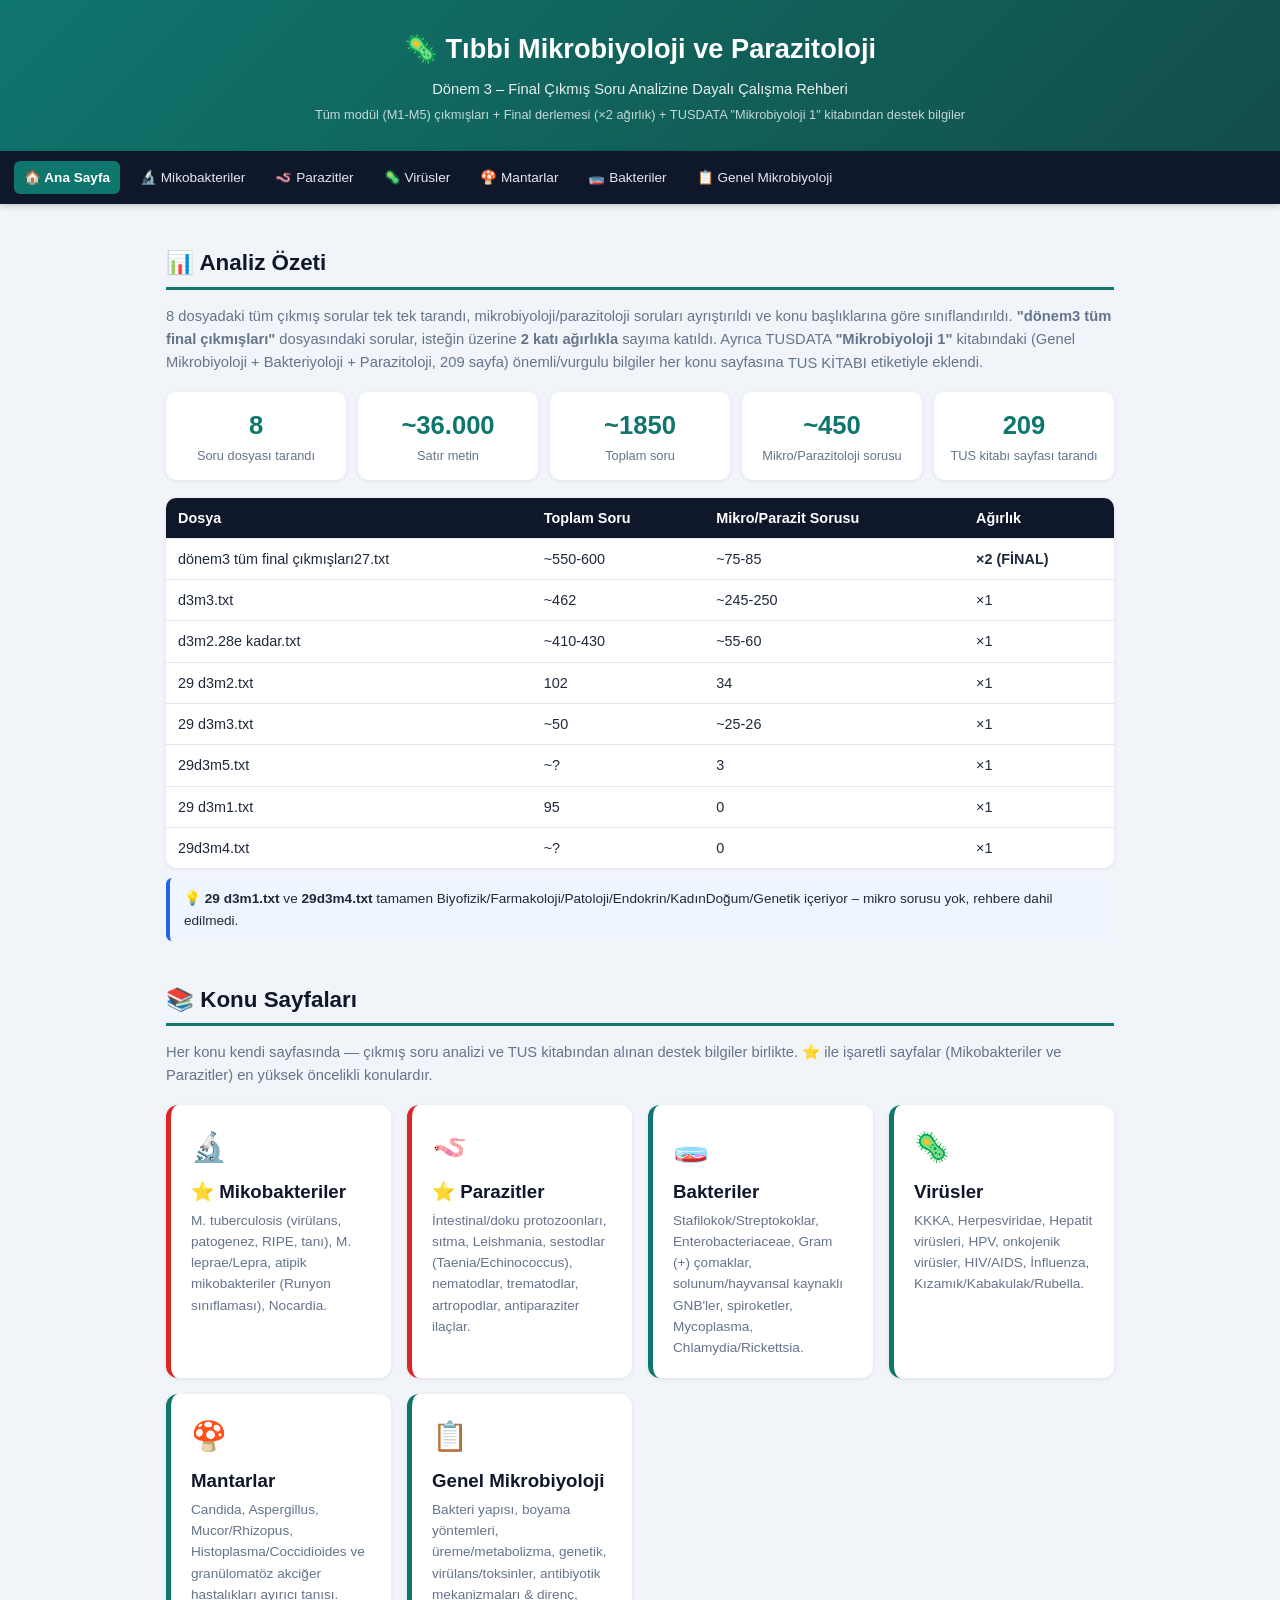
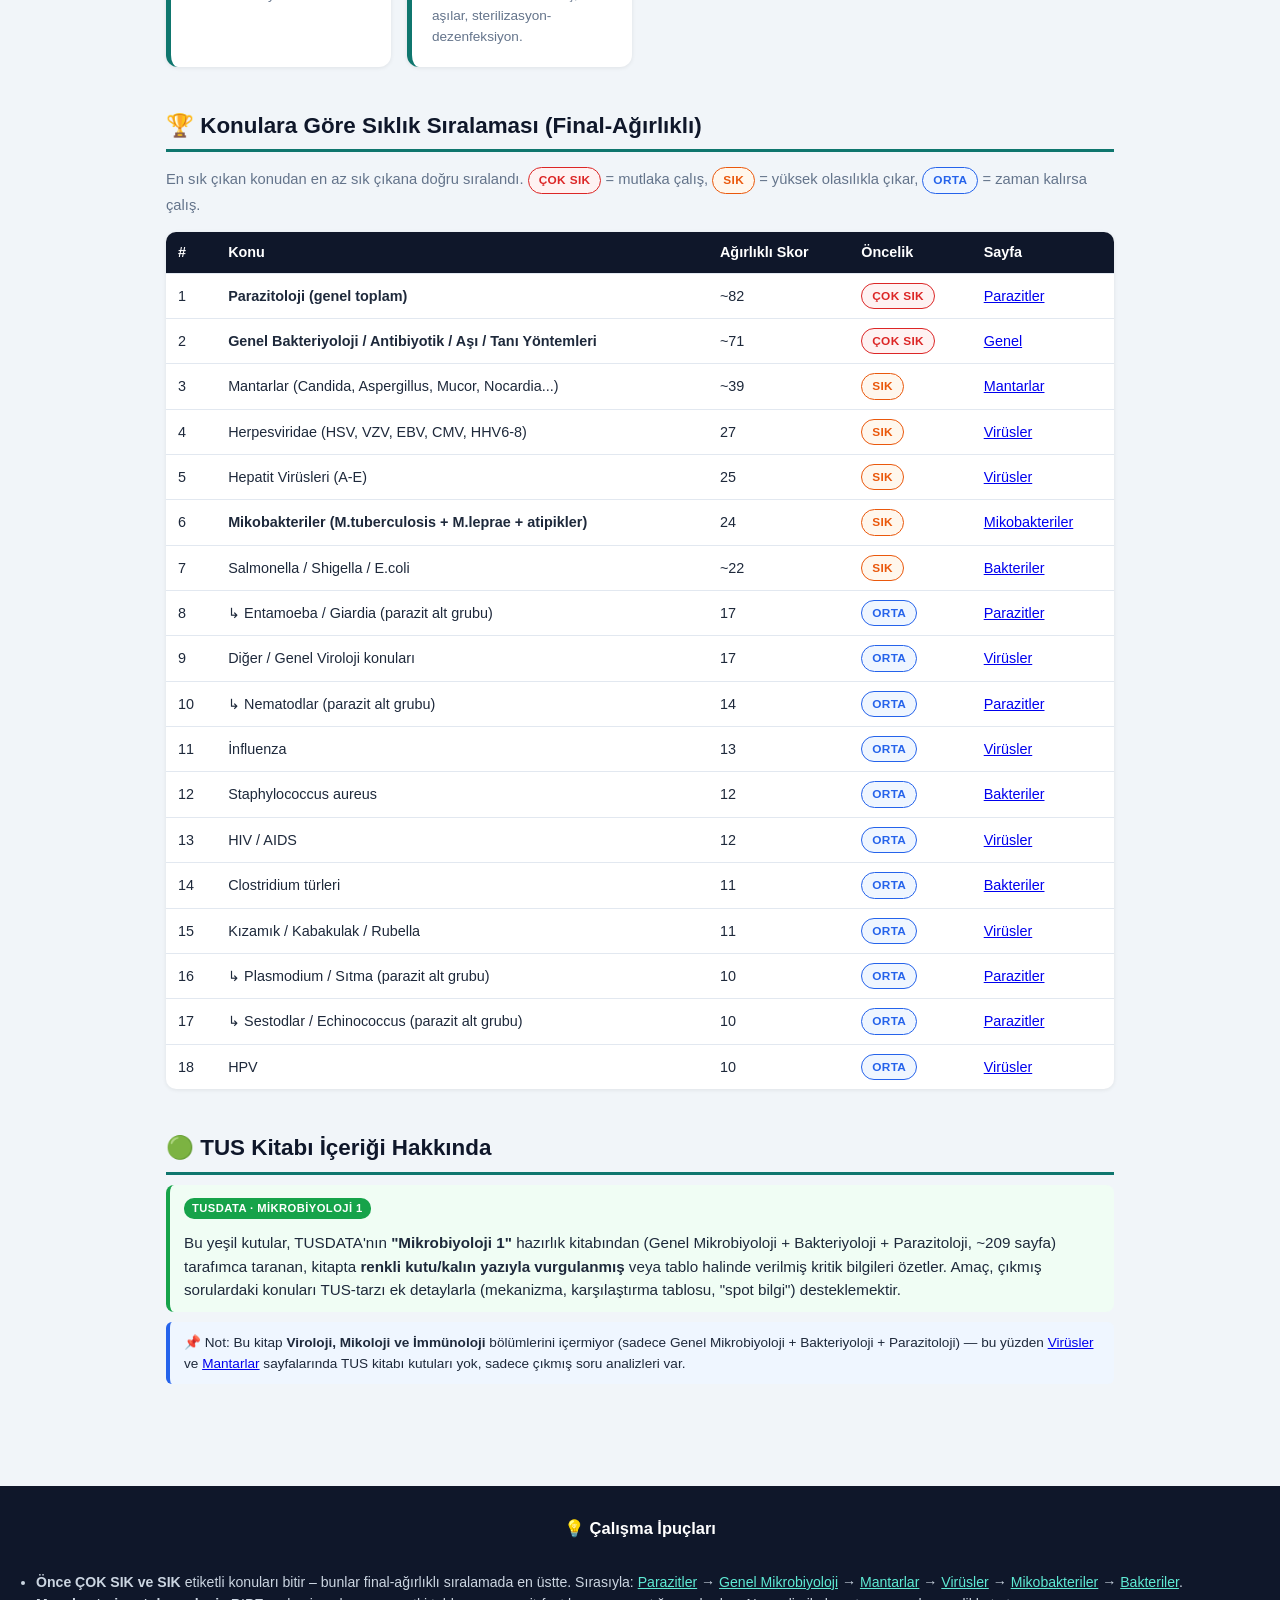
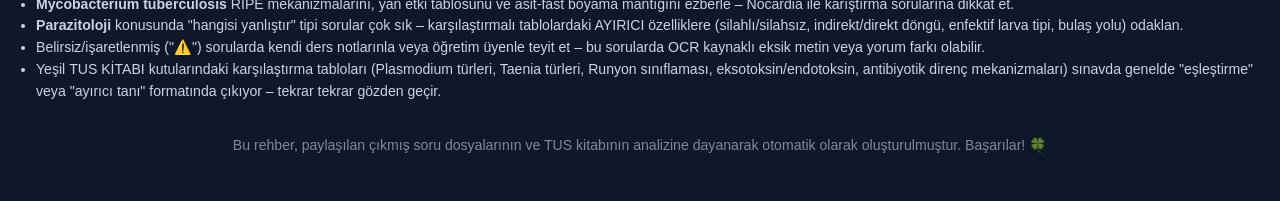
==== index.html @ 5b17fb5e "Mikrobiyoloji çalışma rehberi - ilk versiyon Final çıkmış sorulardan derlenen TUS mikrobiyoloji konu" ====
<!DOCTYPE html>
<html lang="tr">
<head>
<meta charset="UTF-8">
<meta name="viewport" content="width=device-width, initial-scale=1.0">
<title>Tıbbi Mikrobiyoloji ve Parazitoloji – D3 Final Çalışma Rehberi</title>
<link rel="stylesheet" href="style.css">
</head>
<body>

<header class="hero">
  <h1>🦠 Tıbbi Mikrobiyoloji ve Parazitoloji</h1>
  <p>Dönem 3 – Final Çıkmış Soru Analizine Dayalı Çalışma Rehberi</p>
  <p style="font-size:.8rem; opacity:.75;">Tüm modül (M1-M5) çıkmışları + Final derlemesi (×2 ağırlık) + TUSDATA "Mikrobiyoloji 1" kitabından destek bilgiler</p>
</header>

<nav class="toc">
  <a href="index.html" class="active">🏠 Ana Sayfa</a>
  <a href="mikobakteriler.html">🔬 Mikobakteriler</a>
  <a href="parazitler.html">🪱 Parazitler</a>
  <a href="virusler.html">🦠 Virüsler</a>
  <a href="mantarlar.html">🍄 Mantarlar</a>
  <a href="bakteriler.html">🧫 Bakteriler</a>
  <a href="genel.html">📋 Genel Mikrobiyoloji</a>
</nav>

<main>

<!-- ================= ÖZET ================= -->
<section id="ozet">
  <h2 class="section-title">📊 Analiz Özeti</h2>
  <p class="section-desc">8 dosyadaki tüm çıkmış sorular tek tek tarandı, mikrobiyoloji/parazitoloji soruları ayrıştırıldı ve konu başlıklarına göre sınıflandırıldı. <b>"dönem3 tüm final çıkmışları"</b> dosyasındaki sorular, isteğin üzerine <b>2 katı ağırlıkla</b> sayıma katıldı. Ayrıca TUSDATA <b>"Mikrobiyoloji 1"</b> kitabındaki (Genel Mikrobiyoloji + Bakteriyoloji + Parazitoloji, 209 sayfa) önemli/vurgulu bilgiler her konu sayfasına <span class="tus-tag" style="vertical-align:middle;">TUS KİTABI</span> etiketiyle eklendi.</p>
  <div class="stat-grid">
    <div class="stat-box"><div class="num">8</div><div class="label">Soru dosyası tarandı</div></div>
    <div class="stat-box"><div class="num">~36.000</div><div class="label">Satır metin</div></div>
    <div class="stat-box"><div class="num">~1850</div><div class="label">Toplam soru</div></div>
    <div class="stat-box"><div class="num">~450</div><div class="label">Mikro/Parazitoloji sorusu</div></div>
    <div class="stat-box"><div class="num">209</div><div class="label">TUS kitabı sayfası tarandı</div></div>
  </div>
  <table class="rank">
    <tr><th>Dosya</th><th>Toplam Soru</th><th>Mikro/Parazit Sorusu</th><th>Ağırlık</th></tr>
    <tr><td>dönem3 tüm final çıkmışları27.txt</td><td>~550-600</td><td>~75-85</td><td><b>×2 (FİNAL)</b></td></tr>
    <tr><td>d3m3.txt</td><td>~462</td><td>~245-250</td><td>×1</td></tr>
    <tr><td>d3m2.28e kadar.txt</td><td>~410-430</td><td>~55-60</td><td>×1</td></tr>
    <tr><td>29 d3m2.txt</td><td>102</td><td>34</td><td>×1</td></tr>
    <tr><td>29 d3m3.txt</td><td>~50</td><td>~25-26</td><td>×1</td></tr>
    <tr><td>29d3m5.txt</td><td>~?</td><td>3</td><td>×1</td></tr>
    <tr><td>29 d3m1.txt</td><td>95</td><td>0</td><td>×1</td></tr>
    <tr><td>29d3m4.txt</td><td>~?</td><td>0</td><td>×1</td></tr>
  </table>
  <div class="note">💡 <b>29 d3m1.txt</b> ve <b>29d3m4.txt</b> tamamen Biyofizik/Farmakoloji/Patoloji/Endokrin/KadınDoğum/Genetik içeriyor – mikro sorusu yok, rehbere dahil edilmedi.</div>
</section>

<!-- ================= KONU SAYFALARI ================= -->
<section id="konular">
  <h2 class="section-title">📚 Konu Sayfaları</h2>
  <p class="section-desc">Her konu kendi sayfasında — çıkmış soru analizi ve TUS kitabından alınan destek bilgiler birlikte. ⭐ ile işaretli sayfalar (Mikobakteriler ve Parazitler) en yüksek öncelikli konulardır.</p>
  <div class="cards-grid">
    <a class="nav-card" href="mikobakteriler.html" style="border-left-color:var(--cok-sik);">
      <div class="emoji">🔬</div>
      <h3>⭐ Mikobakteriler</h3>
      <p>M. tuberculosis (virülans, patogenez, RIPE, tanı), M. leprae/Lepra, atipik mikobakteriler (Runyon sınıflaması), Nocardia.</p>
    </a>
    <a class="nav-card" href="parazitler.html" style="border-left-color:var(--cok-sik);">
      <div class="emoji">🪱</div>
      <h3>⭐ Parazitler</h3>
      <p>İntestinal/doku protozoonları, sıtma, Leishmania, sestodlar (Taenia/Echinococcus), nematodlar, trematodlar, artropodlar, antiparaziter ilaçlar.</p>
    </a>
    <a class="nav-card" href="bakteriler.html">
      <div class="emoji">🧫</div>
      <h3>Bakteriler</h3>
      <p>Stafilokok/Streptokoklar, Enterobacteriaceae, Gram (+) çomaklar, solunum/hayvansal kaynaklı GNB'ler, spiroketler, Mycoplasma, Chlamydia/Rickettsia.</p>
    </a>
    <a class="nav-card" href="virusler.html">
      <div class="emoji">🦠</div>
      <h3>Virüsler</h3>
      <p>KKKA, Herpesviridae, Hepatit virüsleri, HPV, onkojenik virüsler, HIV/AIDS, İnfluenza, Kızamık/Kabakulak/Rubella.</p>
    </a>
    <a class="nav-card" href="mantarlar.html">
      <div class="emoji">🍄</div>
      <h3>Mantarlar</h3>
      <p>Candida, Aspergillus, Mucor/Rhizopus, Histoplasma/Coccidioides ve granülomatöz akciğer hastalıkları ayırıcı tanısı.</p>
    </a>
    <a class="nav-card" href="genel.html">
      <div class="emoji">📋</div>
      <h3>Genel Mikrobiyoloji</h3>
      <p>Bakteri yapısı, boyama yöntemleri, üreme/metabolizma, genetik, virülans/toksinler, antibiyotik mekanizmaları &amp; direnç, aşılar, sterilizasyon-dezenfeksiyon.</p>
    </a>
  </div>
</section>

<!-- ================= SIRALAMA ================= -->
<section id="siralama">
  <h2 class="section-title">🏆 Konulara Göre Sıklık Sıralaması (Final-Ağırlıklı)</h2>
  <p class="section-desc">En sık çıkan konudan en az sık çıkana doğru sıralandı. <span class="badge cok-sik">ÇOK SIK</span> = mutlaka çalış, <span class="badge sik">SIK</span> = yüksek olasılıkla çıkar, <span class="badge orta">ORTA</span> = zaman kalırsa çalış.</p>
  <table class="rank">
    <tr><th>#</th><th>Konu</th><th>Ağırlıklı Skor</th><th>Öncelik</th><th>Sayfa</th></tr>
    <tr><td>1</td><td><b>Parazitoloji (genel toplam)</b></td><td>~82</td><td><span class="badge cok-sik">ÇOK SIK</span></td><td><a href="parazitler.html">Parazitler</a></td></tr>
    <tr><td>2</td><td><b>Genel Bakteriyoloji / Antibiyotik / Aşı / Tanı Yöntemleri</b></td><td>~71</td><td><span class="badge cok-sik">ÇOK SIK</span></td><td><a href="genel.html">Genel</a></td></tr>
    <tr><td>3</td><td>Mantarlar (Candida, Aspergillus, Mucor, Nocardia...)</td><td>~39</td><td><span class="badge sik">SIK</span></td><td><a href="mantarlar.html">Mantarlar</a></td></tr>
    <tr><td>4</td><td>Herpesviridae (HSV, VZV, EBV, CMV, HHV6-8)</td><td>27</td><td><span class="badge sik">SIK</span></td><td><a href="virusler.html">Virüsler</a></td></tr>
    <tr><td>5</td><td>Hepatit Virüsleri (A-E)</td><td>25</td><td><span class="badge sik">SIK</span></td><td><a href="virusler.html">Virüsler</a></td></tr>
    <tr><td>6</td><td><b>Mikobakteriler (M.tuberculosis + M.leprae + atipikler)</b></td><td>24</td><td><span class="badge sik">SIK</span></td><td><a href="mikobakteriler.html">Mikobakteriler</a></td></tr>
    <tr><td>7</td><td>Salmonella / Shigella / E.coli</td><td>~22</td><td><span class="badge sik">SIK</span></td><td><a href="bakteriler.html">Bakteriler</a></td></tr>
    <tr><td>8</td><td>↳ Entamoeba / Giardia (parazit alt grubu)</td><td>17</td><td><span class="badge orta">ORTA</span></td><td><a href="parazitler.html">Parazitler</a></td></tr>
    <tr><td>9</td><td>Diğer / Genel Viroloji konuları</td><td>17</td><td><span class="badge orta">ORTA</span></td><td><a href="virusler.html">Virüsler</a></td></tr>
    <tr><td>10</td><td>↳ Nematodlar (parazit alt grubu)</td><td>14</td><td><span class="badge orta">ORTA</span></td><td><a href="parazitler.html">Parazitler</a></td></tr>
    <tr><td>11</td><td>İnfluenza</td><td>13</td><td><span class="badge orta">ORTA</span></td><td><a href="virusler.html">Virüsler</a></td></tr>
    <tr><td>12</td><td>Staphylococcus aureus</td><td>12</td><td><span class="badge orta">ORTA</span></td><td><a href="bakteriler.html">Bakteriler</a></td></tr>
    <tr><td>13</td><td>HIV / AIDS</td><td>12</td><td><span class="badge orta">ORTA</span></td><td><a href="virusler.html">Virüsler</a></td></tr>
    <tr><td>14</td><td>Clostridium türleri</td><td>11</td><td><span class="badge orta">ORTA</span></td><td><a href="bakteriler.html">Bakteriler</a></td></tr>
    <tr><td>15</td><td>Kızamık / Kabakulak / Rubella</td><td>11</td><td><span class="badge orta">ORTA</span></td><td><a href="virusler.html">Virüsler</a></td></tr>
    <tr><td>16</td><td>↳ Plasmodium / Sıtma (parazit alt grubu)</td><td>10</td><td><span class="badge orta">ORTA</span></td><td><a href="parazitler.html">Parazitler</a></td></tr>
    <tr><td>17</td><td>↳ Sestodlar / Echinococcus (parazit alt grubu)</td><td>10</td><td><span class="badge orta">ORTA</span></td><td><a href="parazitler.html">Parazitler</a></td></tr>
    <tr><td>18</td><td>HPV</td><td>10</td><td><span class="badge orta">ORTA</span></td><td><a href="virusler.html">Virüsler</a></td></tr>
  </table>
</section>

<!-- ================= TUS KİTABI HAKKINDA ================= -->
<section id="tus-kitabi">
  <h2 class="section-title">🟢 TUS Kitabı İçeriği Hakkında</h2>
  <div class="tus-box" style="font-size:.95rem;">
    <span class="tus-tag">TUSDATA · MİKROBİYOLOJİ 1</span>
    <p style="margin:6px 0 0;">Bu yeşil kutular, TUSDATA'nın <b>"Mikrobiyoloji 1"</b> hazırlık kitabından (Genel Mikrobiyoloji + Bakteriyoloji + Parazitoloji, ~209 sayfa) tarafımca taranan, kitapta <b>renkli kutu/kalın yazıyla vurgulanmış</b> veya tablo halinde verilmiş kritik bilgileri özetler. Amaç, çıkmış sorulardaki konuları TUS-tarzı ek detaylarla (mekanizma, karşılaştırma tablosu, "spot bilgi") desteklemektir.</p>
  </div>
  <div class="note">📌 Not: Bu kitap <b>Viroloji, Mikoloji ve İmmünoloji</b> bölümlerini içermiyor (sadece Genel Mikrobiyoloji + Bakteriyoloji + Parazitoloji) — bu yüzden <a href="virusler.html">Virüsler</a> ve <a href="mantarlar.html">Mantarlar</a> sayfalarında TUS kitabı kutuları yok, sadece çıkmış soru analizleri var.</div>
</section>

</main>

<footer>
  <h3>💡 Çalışma İpuçları</h3>
  <ul>
    <li><b>Önce ÇOK SIK ve SIK</b> etiketli konuları bitir – bunlar final-ağırlıklı sıralamada en üstte. Sırasıyla: <a href="parazitler.html" style="color:#5eead4;">Parazitler</a> → <a href="genel.html" style="color:#5eead4;">Genel Mikrobiyoloji</a> → <a href="mantarlar.html" style="color:#5eead4;">Mantarlar</a> → <a href="virusler.html" style="color:#5eead4;">Virüsler</a> → <a href="mikobakteriler.html" style="color:#5eead4;">Mikobakteriler</a> → <a href="bakteriler.html" style="color:#5eead4;">Bakteriler</a>.</li>
    <li><b>Mycobacterium tuberculosis</b> RIPE mekanizmalarını, yan etki tablosunu ve asit-fast boyama mantığını ezberle – Nocardia ile karıştırma sorularına dikkat et.</li>
    <li><b>Parazitoloji</b> konusunda "hangisi yanlıştır" tipi sorular çok sık – karşılaştırmalı tablolardaki AYIRICI özelliklere (silahlı/silahsız, indirekt/direkt döngü, enfektif larva tipi, bulaş yolu) odaklan.</li>
    <li>Belirsiz/işaretlenmiş ("⚠️") sorularda kendi ders notlarınla veya öğretim üyenle teyit et – bu sorularda OCR kaynaklı eksik metin veya yorum farkı olabilir.</li>
    <li>Yeşil <span class="tus-tag" style="vertical-align:middle;">TUS KİTABI</span> kutularındaki karşılaştırma tabloları (Plasmodium türleri, Taenia türleri, Runyon sınıflaması, eksotoksin/endotoksin, antibiyotik direnç mekanizmaları) sınavda genelde "eşleştirme" veya "ayırıcı tanı" formatında çıkıyor – tekrar tekrar gözden geçir.</li>
  </ul>
  <p style="margin-top:18px; opacity:.6;">Bu rehber, paylaşılan çıkmış soru dosyalarının ve TUS kitabının analizine dayanarak otomatik olarak oluşturulmuştur. Başarılar! 🍀</p>
</footer>

</body>
</html>
---- style.css ----
:root{
  --cok-sik:#dc2626; --cok-sik-bg:#fef2f2;
  --sik:#ea580c; --sik-bg:#fff7ed;
  --orta:#2563eb; --orta-bg:#eff6ff;
  --bg:#f1f5f9; --card:#ffffff; --text:#1e293b; --muted:#64748b;
  --accent:#0f766e;
}
*{box-sizing:border-box;}
body{
  margin:0; font-family:"Segoe UI",Tahoma,Geneva,Verdana,sans-serif;
  background:var(--bg); color:var(--text); line-height:1.55;
}
header.hero{
  background:linear-gradient(135deg,#0f766e,#134e4a);
  color:#fff; padding:28px 20px 22px; text-align:center;
}
header.hero h1{margin:0 0 8px; font-size:1.7rem;}
header.hero p{margin:4px 0; opacity:.9; font-size:.92rem;}
nav.toc{
  position:sticky; top:0; z-index:50; background:#0f172a; color:#fff;
  padding:10px 14px; display:flex; gap:10px; flex-wrap:wrap;
  font-size:.85rem; box-shadow:0 2px 6px rgba(0,0,0,.2);
}
nav.toc a{color:#e2e8f0; text-decoration:none; padding:6px 10px; border-radius:6px; white-space:nowrap;}
nav.toc a:hover{background:#1e293b; color:#5eead4;}
nav.toc a.active{background:var(--accent); color:#fff; font-weight:600;}
main{max-width:980px; margin:0 auto; padding:24px 16px 60px;}
section{margin-bottom:42px;}
h2.section-title{
  font-size:1.4rem; border-bottom:3px solid var(--accent); padding-bottom:6px;
  margin-bottom:6px; color:#0f172a;
}
.section-desc{color:var(--muted); font-size:.92rem; margin-bottom:16px;}
.stat-grid{
  display:grid; grid-template-columns:repeat(auto-fit,minmax(150px,1fr));
  gap:12px; margin:18px 0;
}
.stat-box{
  background:var(--card); border-radius:10px; padding:14px; text-align:center;
  box-shadow:0 1px 4px rgba(0,0,0,.08);
}
.stat-box .num{font-size:1.6rem; font-weight:700; color:var(--accent);}
.stat-box .label{font-size:.8rem; color:var(--muted);}
.badge{
  display:inline-block; padding:3px 10px; border-radius:20px; font-size:.74rem;
  font-weight:700; letter-spacing:.03em; white-space:nowrap;
}
.badge.cok-sik{background:var(--cok-sik-bg); color:var(--cok-sik); border:1px solid var(--cok-sik);}
.badge.sik{background:var(--sik-bg); color:var(--sik); border:1px solid var(--sik);}
.badge.orta{background:var(--orta-bg); color:var(--orta); border:1px solid var(--orta);}
table.rank{width:100%; border-collapse:collapse; background:var(--card); border-radius:10px; overflow:hidden; box-shadow:0 1px 4px rgba(0,0,0,.08);}
table.rank th, table.rank td{padding:9px 12px; text-align:left; border-bottom:1px solid #e2e8f0; font-size:.9rem;}
table.rank th{background:#0f172a; color:#fff; font-weight:600;}
table.rank tr:last-child td{border-bottom:none;}
table.rank tr:hover td{background:#f8fafc;}
.topic-card{
  background:var(--card); border-radius:12px; padding:18px 20px; margin-bottom:16px;
  box-shadow:0 1px 4px rgba(0,0,0,.08); border-left:5px solid var(--orta);
}
.topic-card.cok-sik-card{border-left-color:var(--cok-sik);}
.topic-card.sik-card{border-left-color:var(--sik);}
.topic-header{display:flex; justify-content:space-between; align-items:center; flex-wrap:wrap; gap:8px; margin-bottom:10px;}
.topic-header h3{margin:0; font-size:1.12rem; color:#0f172a;}
.topic-card h4{margin:14px 0 6px; font-size:.95rem; color:var(--accent);}
.topic-card ul{margin:4px 0 4px 18px; padding:0; font-size:.92rem;}
.topic-card li{margin-bottom:3px;}
.topic-card table.compare{width:100%; border-collapse:collapse; margin:8px 0; font-size:.88rem;}
.topic-card table.compare th, .topic-card table.compare td{border:1px solid #e2e8f0; padding:6px 8px; text-align:left;}
.topic-card table.compare th{background:#f1f5f9;}
details.q{
  background:#f8fafc; border:1px dashed #cbd5e1; border-radius:8px;
  margin-top:10px; padding:8px 12px; font-size:.88rem;
}
details.q summary{cursor:pointer; font-weight:600; color:#0f172a;}
details.q .qbody{margin-top:8px; white-space:pre-line;}
details.q .src{color:var(--muted); font-size:.78rem; margin-top:6px; font-style:italic;}
details.q .answer{margin-top:6px; padding:6px 10px; background:#ecfdf5; border-left:3px solid #16a34a; border-radius:4px;}
details.q .answer.unsure{background:#fefce8; border-left-color:#ca8a04;}
.highlight-box{
  background:linear-gradient(135deg,#fff7ed,#fef2f2); border:2px solid var(--cok-sik);
  border-radius:14px; padding:22px; margin-bottom:24px;
}
.highlight-box h3{margin-top:0; color:var(--cok-sik); font-size:1.25rem;}
.crown{font-size:1.4rem; vertical-align:middle;}
.ranklist{counter-reset:rank; list-style:none; padding:0; margin:0;}
.ranklist li{
  counter-increment:rank; background:var(--card); border-radius:10px; padding:12px 14px 12px 48px;
  margin-bottom:10px; position:relative; box-shadow:0 1px 4px rgba(0,0,0,.08);
}
.ranklist li::before{
  content:counter(rank); position:absolute; left:10px; top:50%; transform:translateY(-50%);
  width:28px; height:28px; border-radius:50%; background:var(--accent); color:#fff;
  display:flex; align-items:center; justify-content:center; font-weight:700; font-size:.9rem;
}
.ranklist b{color:#0f172a;}
.tus-box{
  background:#f0fdf4; border-left:4px solid #16a34a; border-radius:8px;
  padding:10px 14px; margin:10px 0; font-size:.88rem;
}
.tus-box .tus-tag{
  display:inline-block; background:#16a34a; color:#fff; font-size:.7rem; font-weight:700;
  padding:2px 8px; border-radius:10px; margin-bottom:6px; letter-spacing:.04em;
}
.cards-grid{
  display:grid; grid-template-columns:repeat(auto-fit,minmax(220px,1fr)); gap:16px; margin-top:18px;
}
.nav-card{
  background:var(--card); border-radius:12px; padding:20px; text-decoration:none; color:var(--text);
  box-shadow:0 1px 4px rgba(0,0,0,.08); border-left:5px solid var(--accent); transition:.15s;
  display:block;
}
.nav-card:hover{transform:translateY(-2px); box-shadow:0 4px 10px rgba(0,0,0,.12);}
.nav-card .emoji{font-size:1.8rem;}
.nav-card h3{margin:8px 0 4px; color:#0f172a;}
.nav-card p{margin:0; font-size:.85rem; color:var(--muted);}
footer{
  background:#0f172a; color:#cbd5e1; padding:30px 16px; text-align:center; font-size:.88rem;
}
footer h3{color:#fff; margin-top:0;}
footer ul{display:inline-block; text-align:left; padding-left:20px;}
.note{
  background:#eff6ff; border-left:4px solid var(--orta); padding:10px 14px; border-radius:6px;
  font-size:.85rem; margin:10px 0;
}
code{background:#f1f5f9; padding:1px 5px; border-radius:4px; font-size:.85em;}
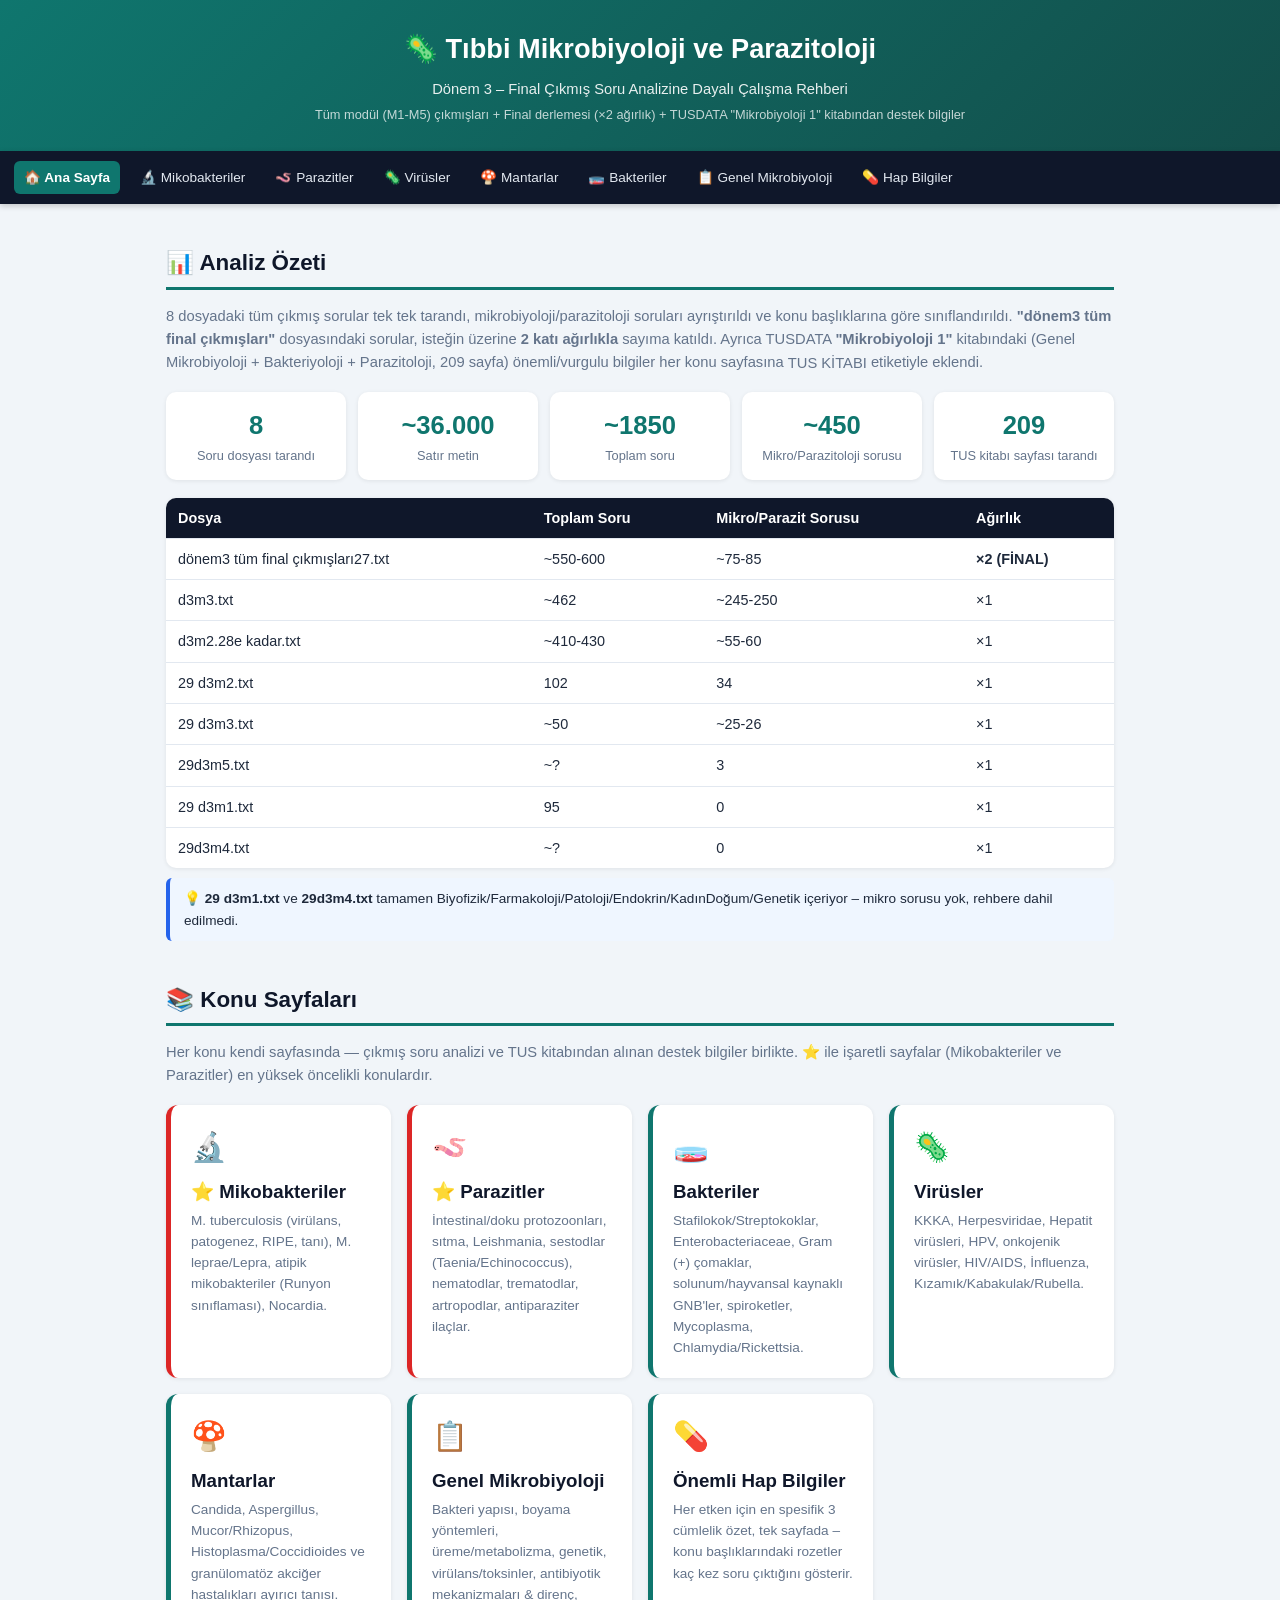
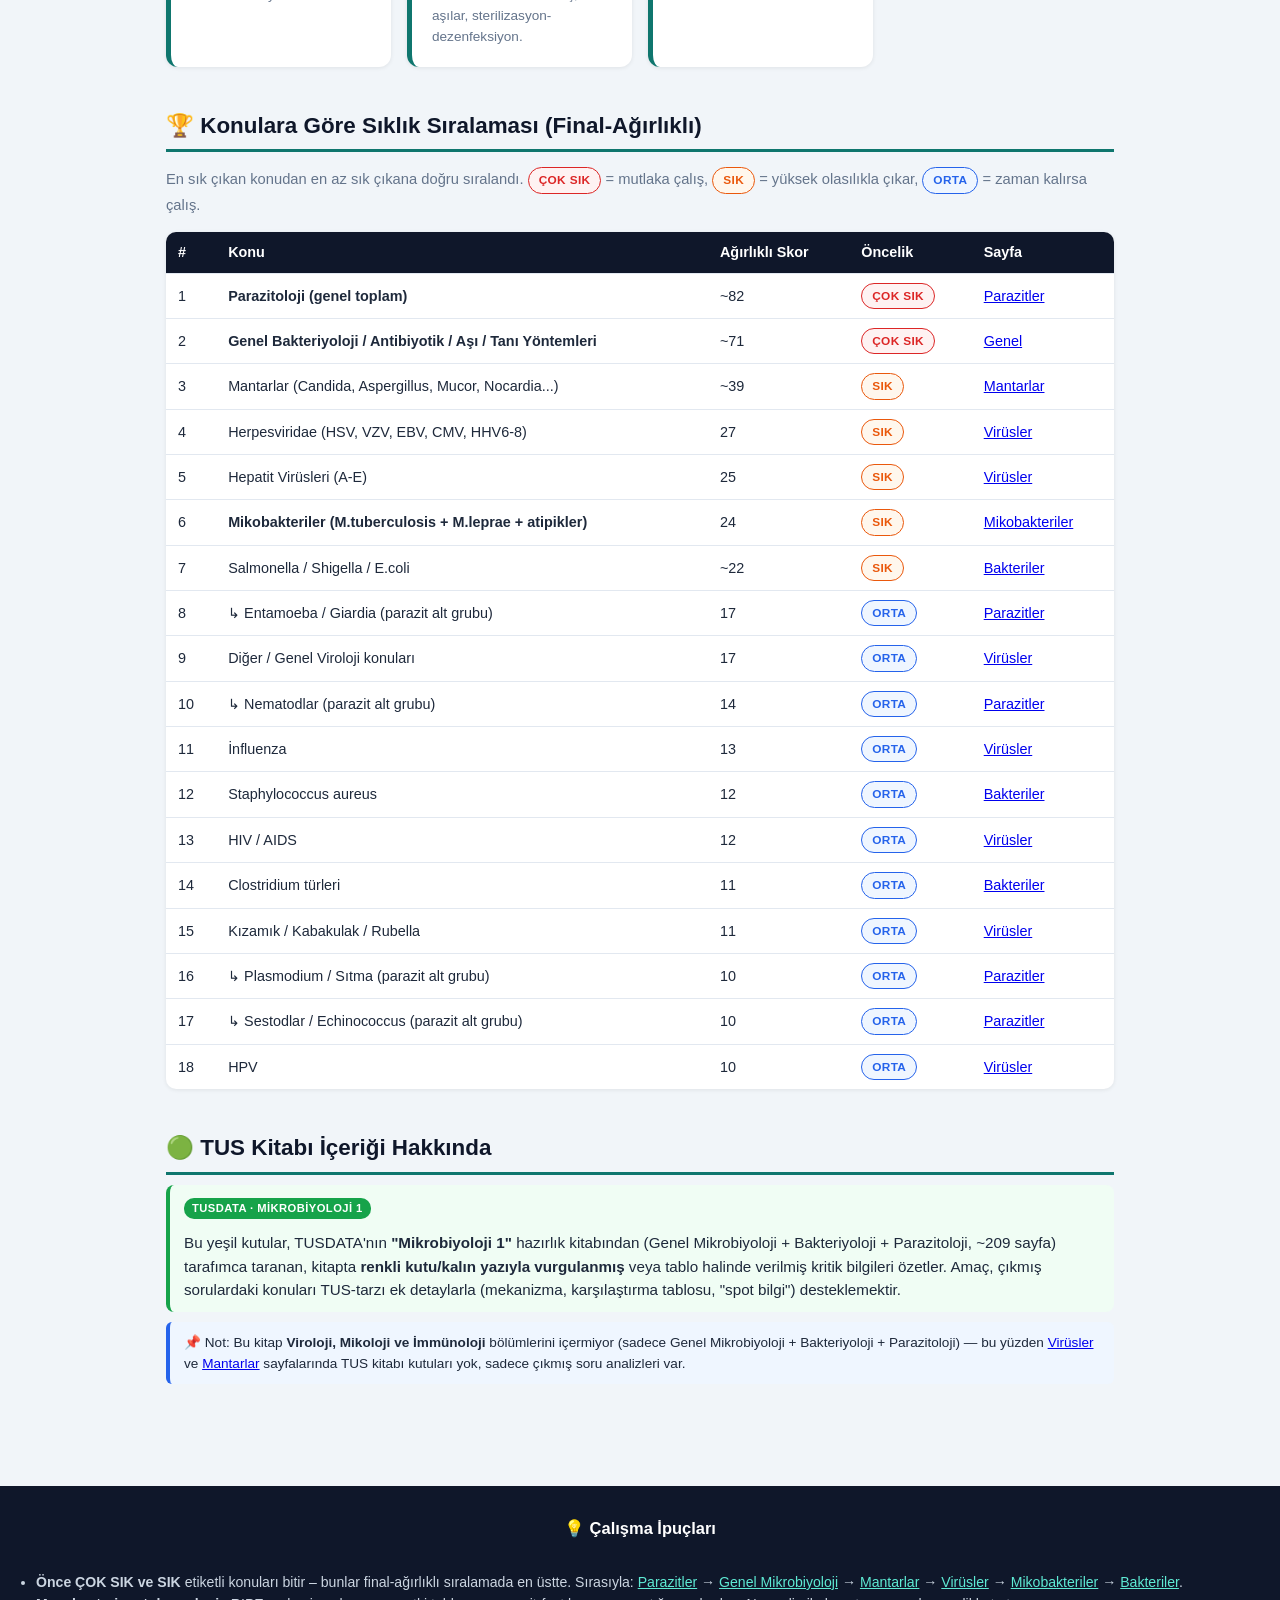
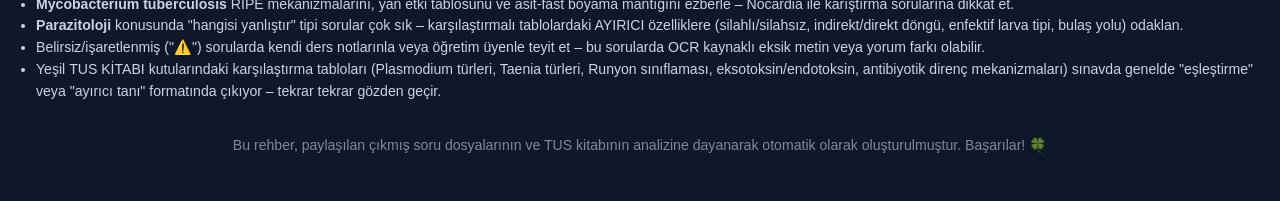
==== commit 5d762a70: "Onemli Hap Bilgiler sayfasi eklendi ve navigasyon guncellendi Tum organizmalar icin 3 cumlelik ozet " ====
--- a/index.html
+++ b/index.html
@@ -22,6 +22,7 @@
   <a href="mantarlar.html">🍄 Mantarlar</a>
   <a href="bakteriler.html">🧫 Bakteriler</a>
   <a href="genel.html">📋 Genel Mikrobiyoloji</a>
+  <a href="hapbilgiler.html">💊 Hap Bilgiler</a>
 </nav>
 
 <main>
@@ -86,6 +87,11 @@
       <h3>Genel Mikrobiyoloji</h3>
       <p>Bakteri yapısı, boyama yöntemleri, üreme/metabolizma, genetik, virülans/toksinler, antibiyotik mekanizmaları &amp; direnç, aşılar, sterilizasyon-dezenfeksiyon.</p>
     </a>
+    <a class="nav-card" href="hapbilgiler.html" style="border-left-color:var(--accent);">
+      <div class="emoji">💊</div>
+      <h3>Önemli Hap Bilgiler</h3>
+      <p>Her etken için en spesifik 3 cümlelik özet, tek sayfada – konu başlıklarındaki rozetler kaç kez soru çıktığını gösterir.</p>
+    </a>
   </div>
 </section>
 
--- a/style.css
+++ b/style.css
@@ -123,3 +123,9 @@
   font-size:.85rem; margin:10px 0;
 }
 code{background:#f1f5f9; padding:1px 5px; border-radius:4px; font-size:.85em;}
+.hap-item{
+  background:#f8fafc; border-left:3px solid var(--accent); border-radius:6px;
+  padding:8px 12px; margin:8px 0; font-size:.92rem;
+}
+.hap-item b{color:#0f172a;}
+.badge.zero{background:#f1f5f9; color:var(--muted); border:1px solid #cbd5e1;}
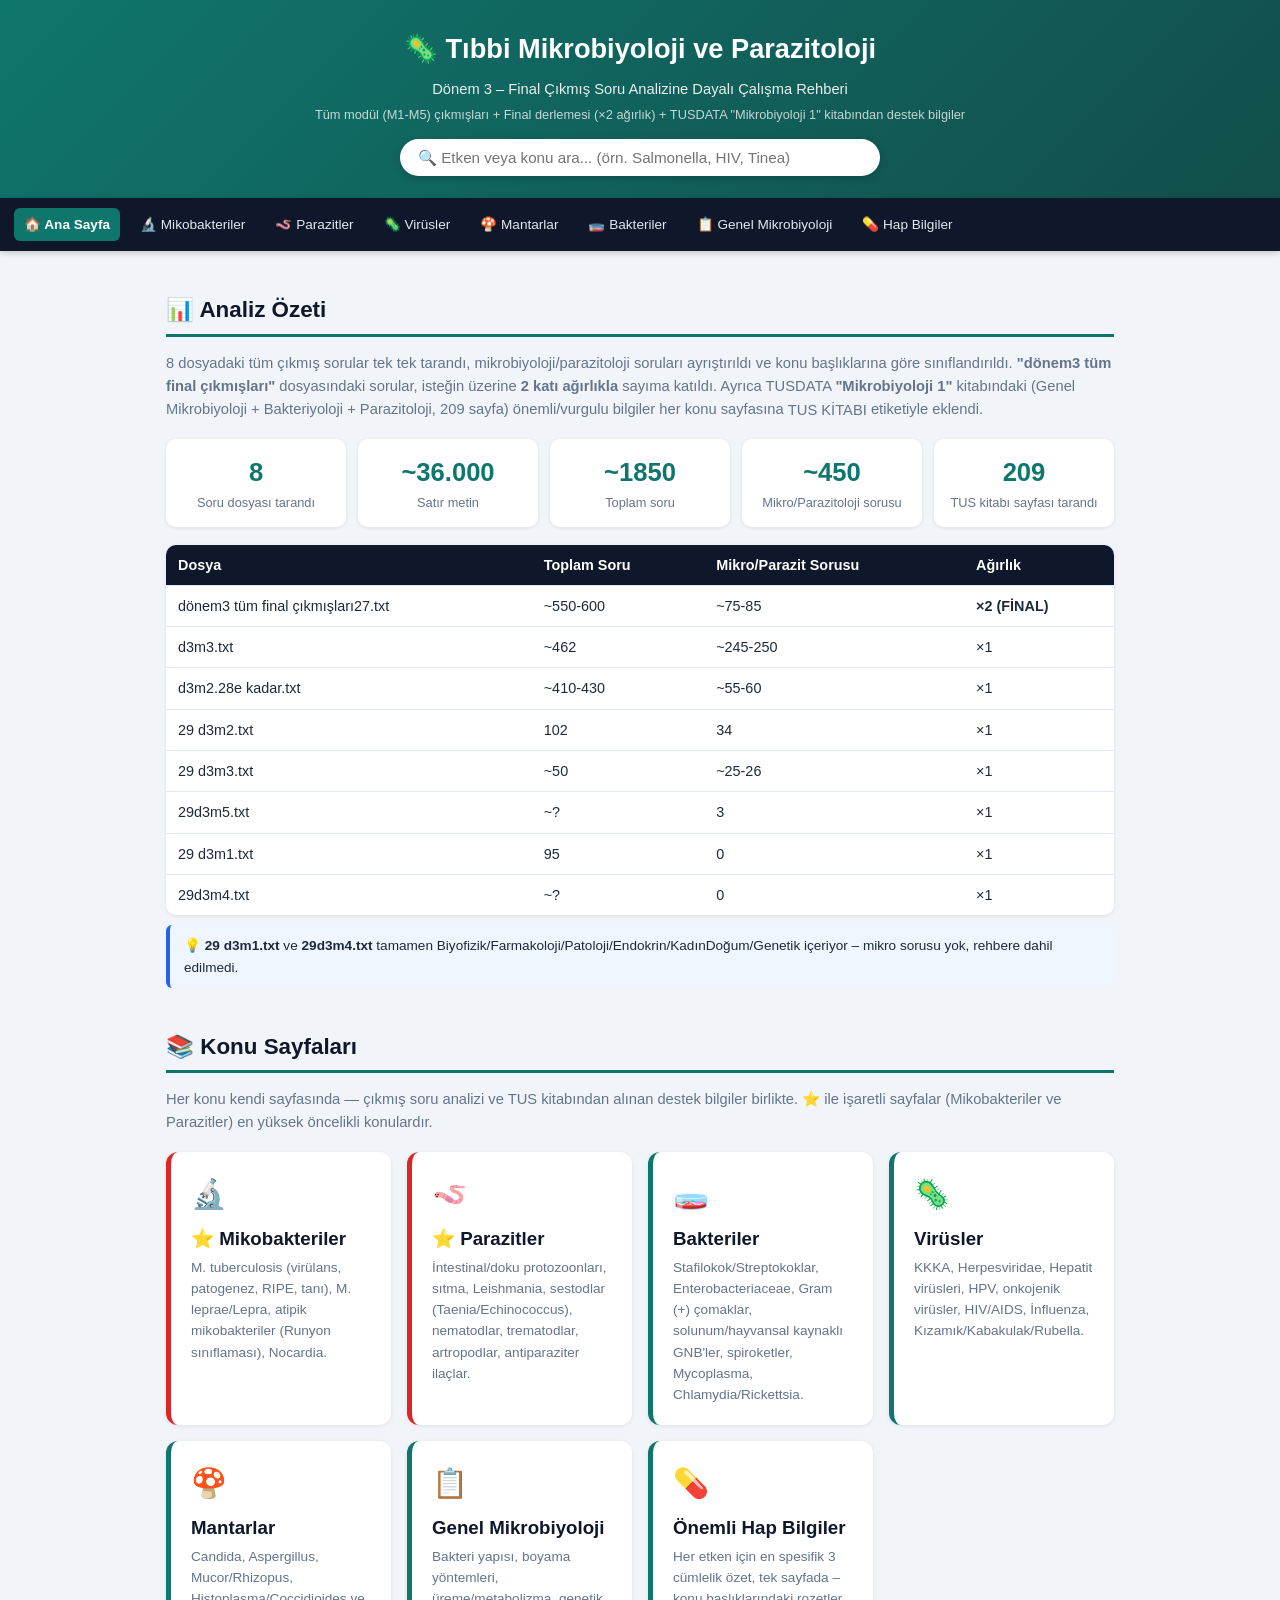
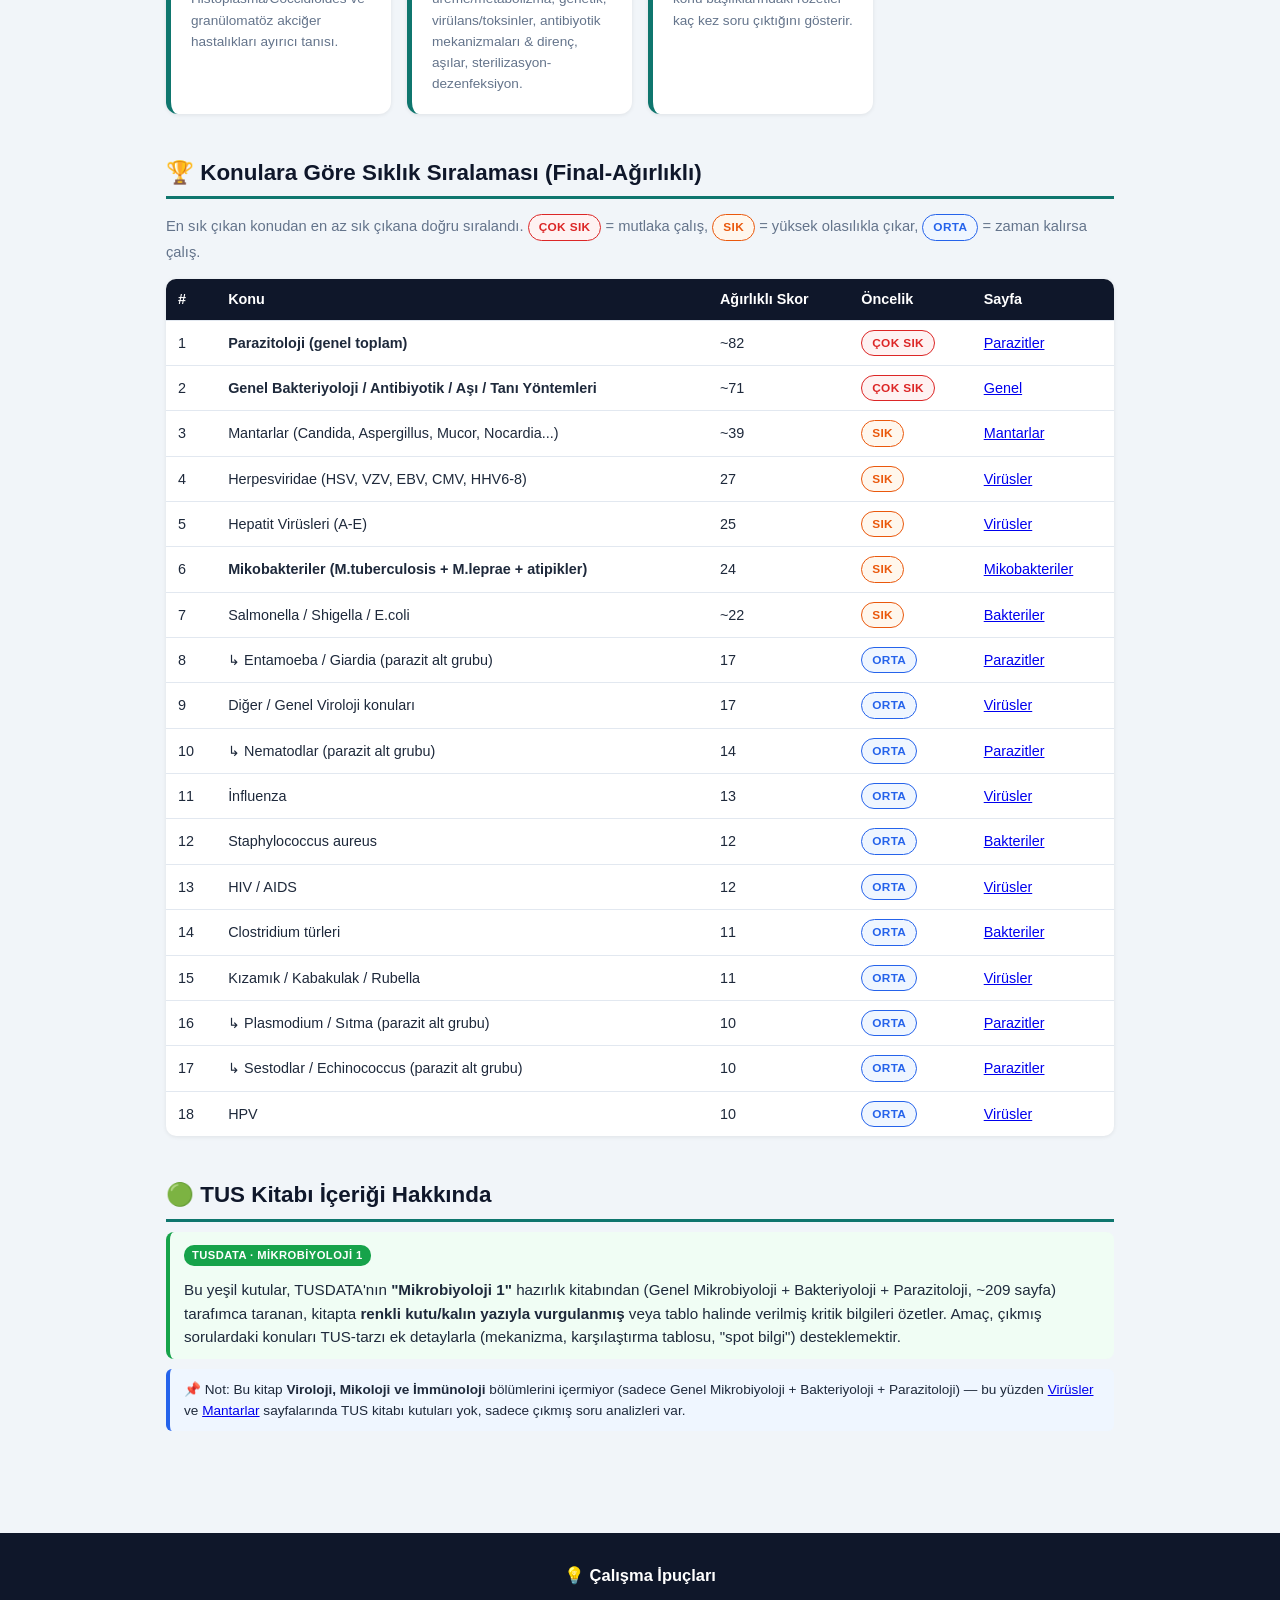
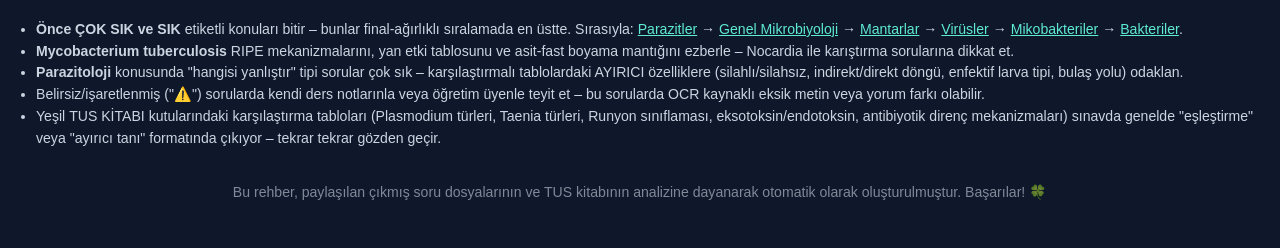
==== commit c3162860: "Arama cubugu eklendi" ====
--- a/index.html
+++ b/index.html
@@ -12,6 +12,9 @@
   <h1>🦠 Tıbbi Mikrobiyoloji ve Parazitoloji</h1>
   <p>Dönem 3 – Final Çıkmış Soru Analizine Dayalı Çalışma Rehberi</p>
   <p style="font-size:.8rem; opacity:.75;">Tüm modül (M1-M5) çıkmışları + Final derlemesi (×2 ağırlık) + TUSDATA "Mikrobiyoloji 1" kitabından destek bilgiler</p>
+  <div class="search-wrap">
+    <input type="text" id="searchInput" placeholder="🔍 Etken veya konu ara... (örn. Salmonella, HIV, Tinea)" oninput="microSearch(this.value)" autocomplete="off">
+  </div>
 </header>
 
 <nav class="toc">
@@ -146,5 +149,6 @@
   <p style="margin-top:18px; opacity:.6;">Bu rehber, paylaşılan çıkmış soru dosyalarının ve TUS kitabının analizine dayanarak otomatik olarak oluşturulmuştur. Başarılar! 🍀</p>
 </footer>
 
+<script src="search.js"></script>
 </body>
 </html>
--- a/style.css
+++ b/style.css
@@ -9,6 +9,7 @@
 body{
   margin:0; font-family:"Segoe UI",Tahoma,Geneva,Verdana,sans-serif;
   background:var(--bg); color:var(--text); line-height:1.55;
+  overflow-wrap:break-word;
 }
 header.hero{
   background:linear-gradient(135deg,#0f766e,#134e4a);
@@ -16,6 +17,13 @@
 }
 header.hero h1{margin:0 0 8px; font-size:1.7rem;}
 header.hero p{margin:4px 0; opacity:.9; font-size:.92rem;}
+.search-wrap{max-width:480px; margin:14px auto 0;}
+.search-wrap input{
+  width:100%; padding:10px 18px; border:none; border-radius:24px;
+  font-size:.95rem; outline:none; box-shadow:0 2px 8px rgba(0,0,0,.18);
+}
+.search-wrap input:focus{box-shadow:0 0 0 3px rgba(94,234,212,.6);}
+#searchNoResult{margin-bottom:16px;}
 nav.toc{
   position:sticky; top:0; z-index:50; background:#0f172a; color:#fff;
   padding:10px 14px; display:flex; gap:10px; flex-wrap:wrap;
@@ -129,3 +137,28 @@
 }
 .hap-item b{color:#0f172a;}
 .badge.zero{background:#f1f5f9; color:var(--muted); border:1px solid #cbd5e1;}
+
+/* ============ Mobil uyumluluk ============ */
+@media (max-width:768px){
+  header.hero{padding:20px 14px 16px;}
+  header.hero h1{font-size:1.3rem;}
+  header.hero p{font-size:.82rem;}
+  main{padding:16px 10px 48px;}
+  section{margin-bottom:30px; overflow-x:auto;}
+  h2.section-title{font-size:1.15rem;}
+  .section-desc{font-size:.85rem;}
+  nav.toc{
+    flex-wrap:nowrap; overflow-x:auto; -webkit-overflow-scrolling:touch;
+    gap:4px; padding:8px 10px; scrollbar-width:none;
+  }
+  nav.toc::-webkit-scrollbar{display:none;}
+  nav.toc a{padding:6px 9px; font-size:.78rem;}
+  .topic-card{padding:14px 14px; overflow-x:auto;}
+  .topic-header h3{font-size:1rem;}
+  .topic-card table.compare, table.rank{min-width:540px;}
+  .stat-box .num{font-size:1.3rem;}
+  .cards-grid{grid-template-columns:repeat(auto-fit,minmax(160px,1fr)); gap:12px;}
+  .stat-grid{grid-template-columns:repeat(auto-fit,minmax(130px,1fr)); gap:8px;}
+  .ranklist li{padding:12px 12px 12px 44px; font-size:.92rem;}
+  .hap-item{font-size:.88rem;}
+}
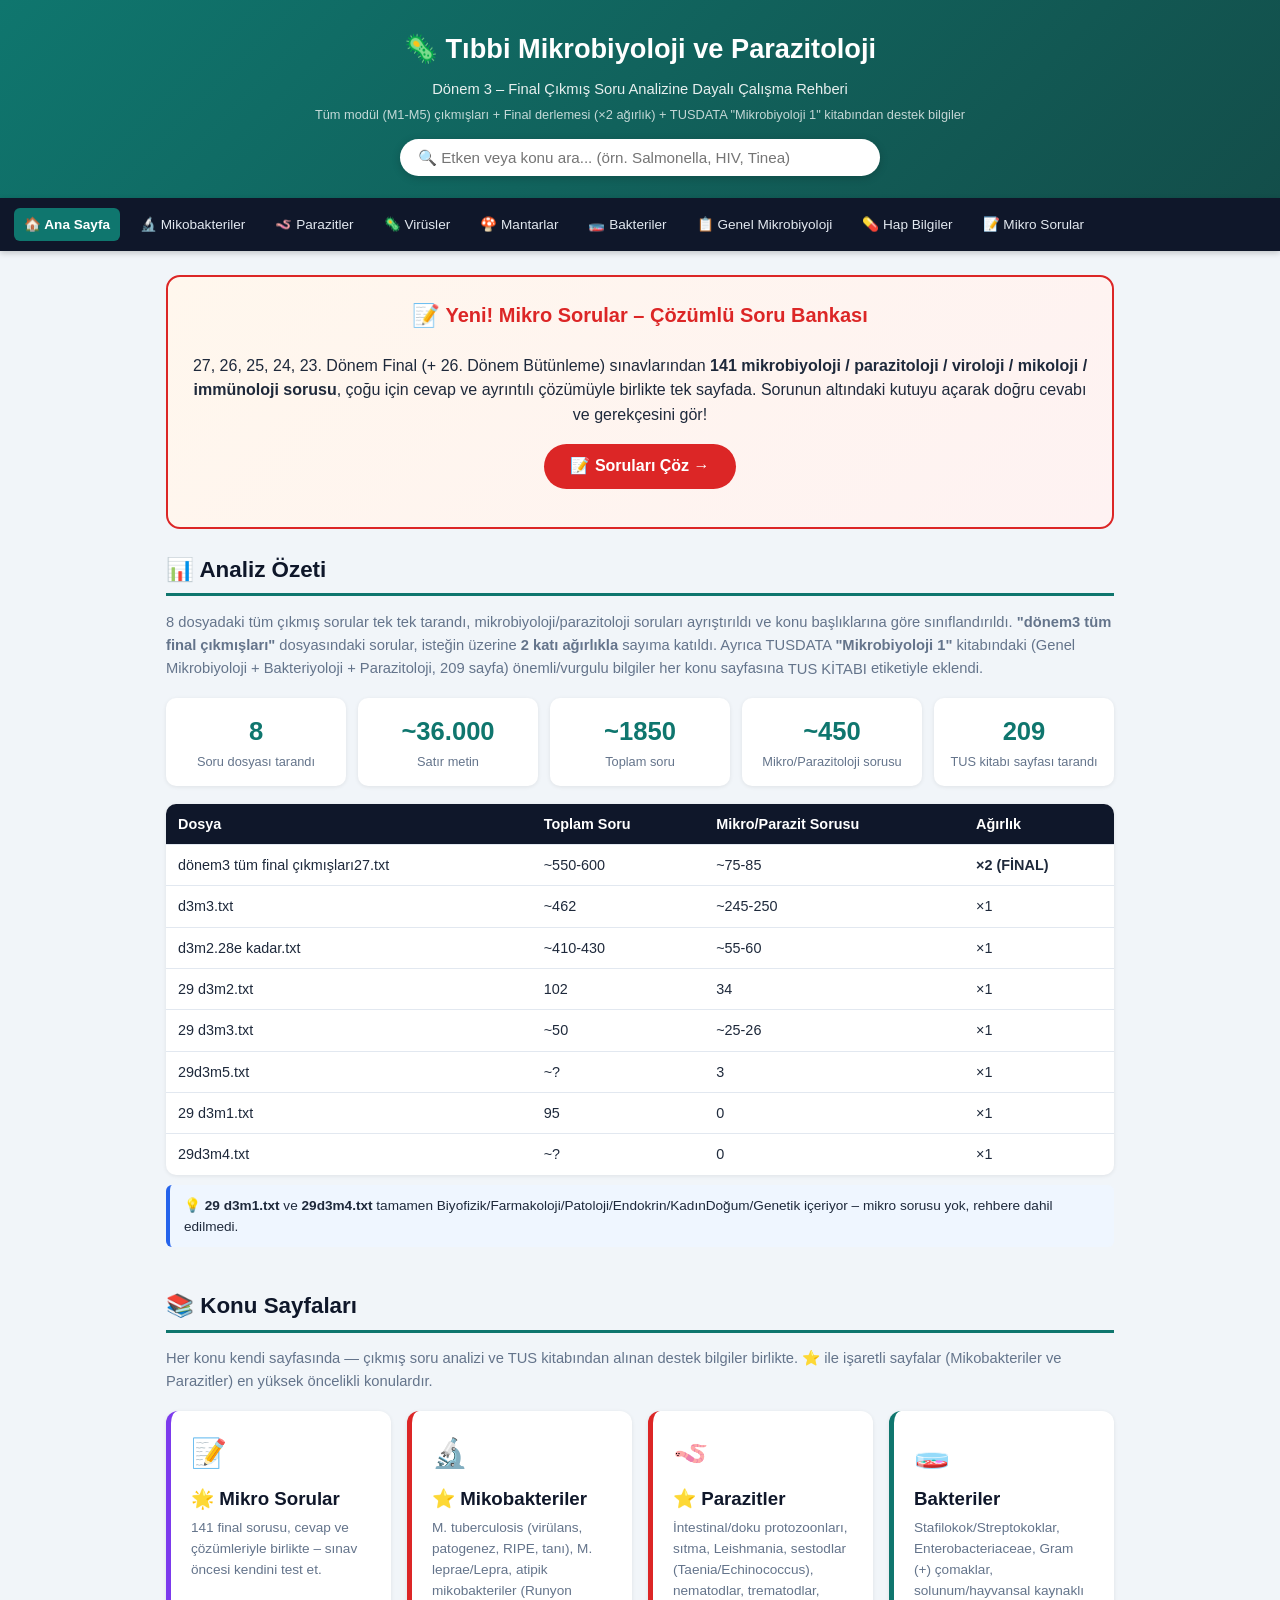
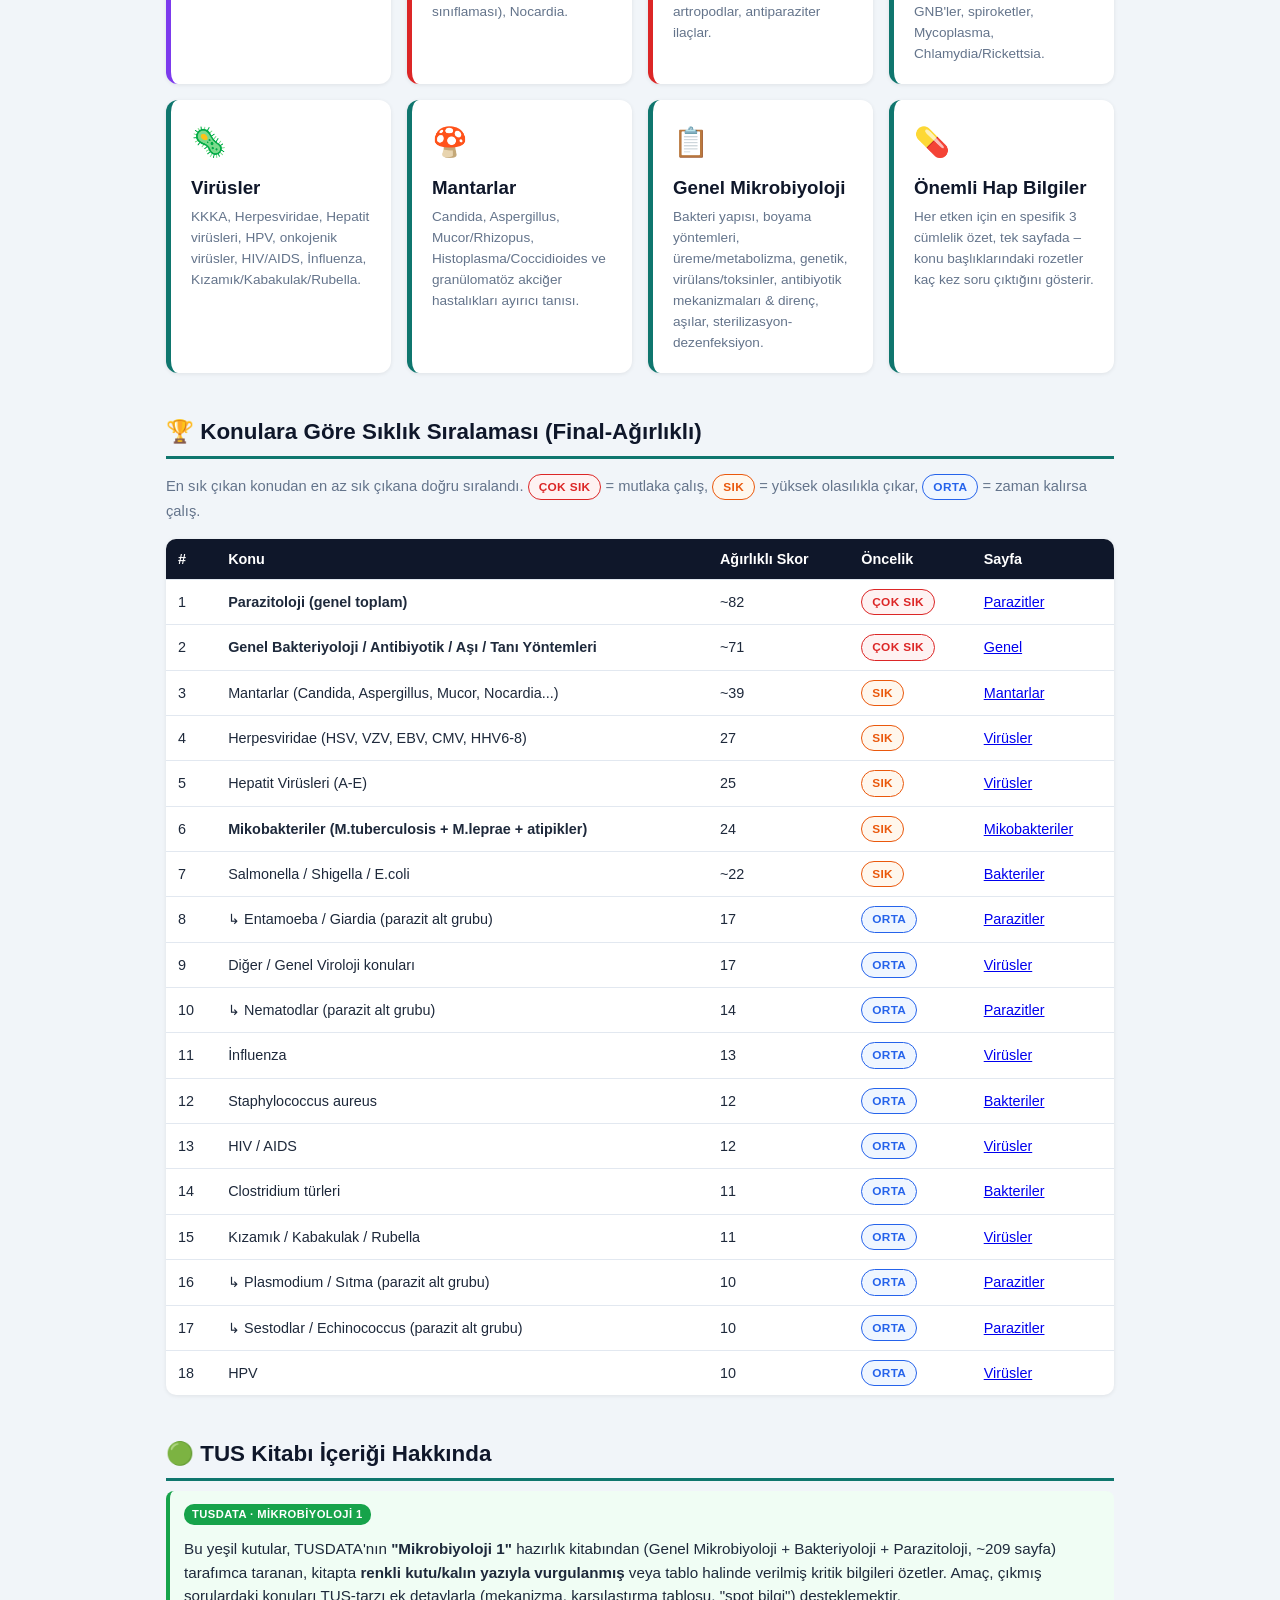
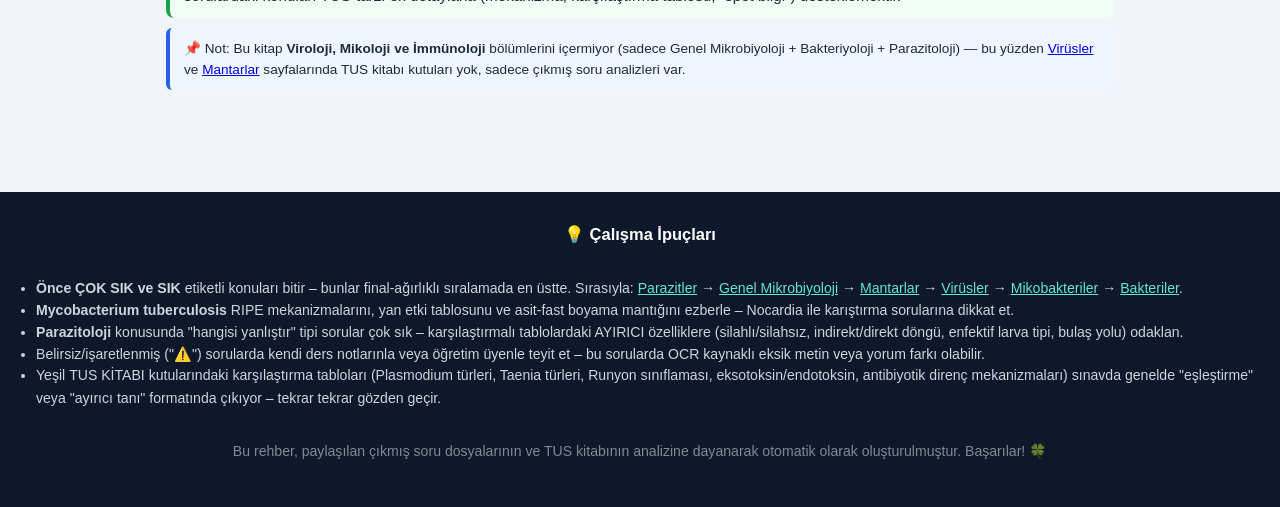
==== commit b8fb6868: "Mikro Sorular sayfası eklendi: 233 cevaplı/çözümlü çıkmış soru Dönem 3 final sınavları (27-23) ve 29" ====
--- a/index.html
+++ b/index.html
@@ -26,9 +26,17 @@
   <a href="bakteriler.html">🧫 Bakteriler</a>
   <a href="genel.html">📋 Genel Mikrobiyoloji</a>
   <a href="hapbilgiler.html">💊 Hap Bilgiler</a>
+  <a href="mikrosorulari.html">📝 Mikro Sorular</a>
 </nav>
 
 <main>
+
+<!-- ================= MİKRO SORULAR (İMZA ÖZELLİK) ================= -->
+<div class="highlight-box" style="text-align:center;">
+  <h3><span class="crown">📝</span> Yeni! Mikro Sorular – Çözümlü Soru Bankası</h3>
+  <p>27, 26, 25, 24, 23. Dönem Final (+ 26. Dönem Bütünleme) sınavlarından <b>141 mikrobiyoloji / parazitoloji / viroloji / mikoloji / immünoloji sorusu</b>, çoğu için cevap ve ayrıntılı çözümüyle birlikte tek sayfada. Sorunun altındaki kutuyu açarak doğru cevabı ve gerekçesini gör!</p>
+  <p style="margin-top:14px;"><a href="mikrosorulari.html" style="display:inline-block; background:var(--cok-sik); color:#fff; padding:10px 26px; border-radius:24px; text-decoration:none; font-weight:700;">📝 Soruları Çöz →</a></p>
+</div>
 
 <!-- ================= ÖZET ================= -->
 <section id="ozet">
@@ -60,6 +68,11 @@
   <h2 class="section-title">📚 Konu Sayfaları</h2>
   <p class="section-desc">Her konu kendi sayfasında — çıkmış soru analizi ve TUS kitabından alınan destek bilgiler birlikte. ⭐ ile işaretli sayfalar (Mikobakteriler ve Parazitler) en yüksek öncelikli konulardır.</p>
   <div class="cards-grid">
+    <a class="nav-card" href="mikrosorulari.html" style="border-left-color:#7c3aed;">
+      <div class="emoji">📝</div>
+      <h3>🌟 Mikro Sorular</h3>
+      <p>141 final sorusu, cevap ve çözümleriyle birlikte – sınav öncesi kendini test et.</p>
+    </a>
     <a class="nav-card" href="mikobakteriler.html" style="border-left-color:var(--cok-sik);">
       <div class="emoji">🔬</div>
       <h3>⭐ Mikobakteriler</h3>
--- a/style.css
+++ b/style.css
@@ -138,6 +138,22 @@
 .hap-item b{color:#0f172a;}
 .badge.zero{background:#f1f5f9; color:var(--muted); border:1px solid #cbd5e1;}
 
+/* ============ Mikro Sorular sayfası ============ */
+.subnav{display:flex; gap:8px; flex-wrap:wrap; margin:14px 0 26px;}
+.subnav a{background:var(--card); padding:6px 14px; border-radius:20px; font-size:.85rem; text-decoration:none; color:var(--accent); border:1px solid var(--accent); font-weight:600; transition:.15s;}
+.subnav a:hover{background:var(--accent); color:#fff;}
+.soru-text{white-space:pre-line; margin:10px 0 4px; font-size:.95rem;}
+.soru-text b{color:#0f172a;}
+.badge.exam27{background:#f5f3ff; color:#7c3aed; border:1px solid #7c3aed;}
+.badge.exam26{background:#fdf2f8; color:#db2777; border:1px solid #db2777;}
+.badge.exam26b{background:#f0fdfa; color:#0d9488; border:1px solid #0d9488;}
+.badge.exam25{background:#fff7ed; color:#ea580c; border:1px solid #ea580c;}
+.badge.exam24{background:#eff6ff; color:#2563eb; border:1px solid #2563eb;}
+.badge.exam23{background:#f0fdf4; color:#16a34a; border:1px solid #16a34a;}
+.badge.d3m2{background:#fef2f2; color:#dc2626; border:1px solid #dc2626;}
+.badge.d3m3{background:#fefce8; color:#ca8a04; border:1px solid #ca8a04;}
+.no-cozum{color:var(--muted); font-size:.82rem; font-style:italic; margin-top:8px;}
+
 /* ============ Mobil uyumluluk ============ */
 @media (max-width:768px){
   header.hero{padding:20px 14px 16px;}
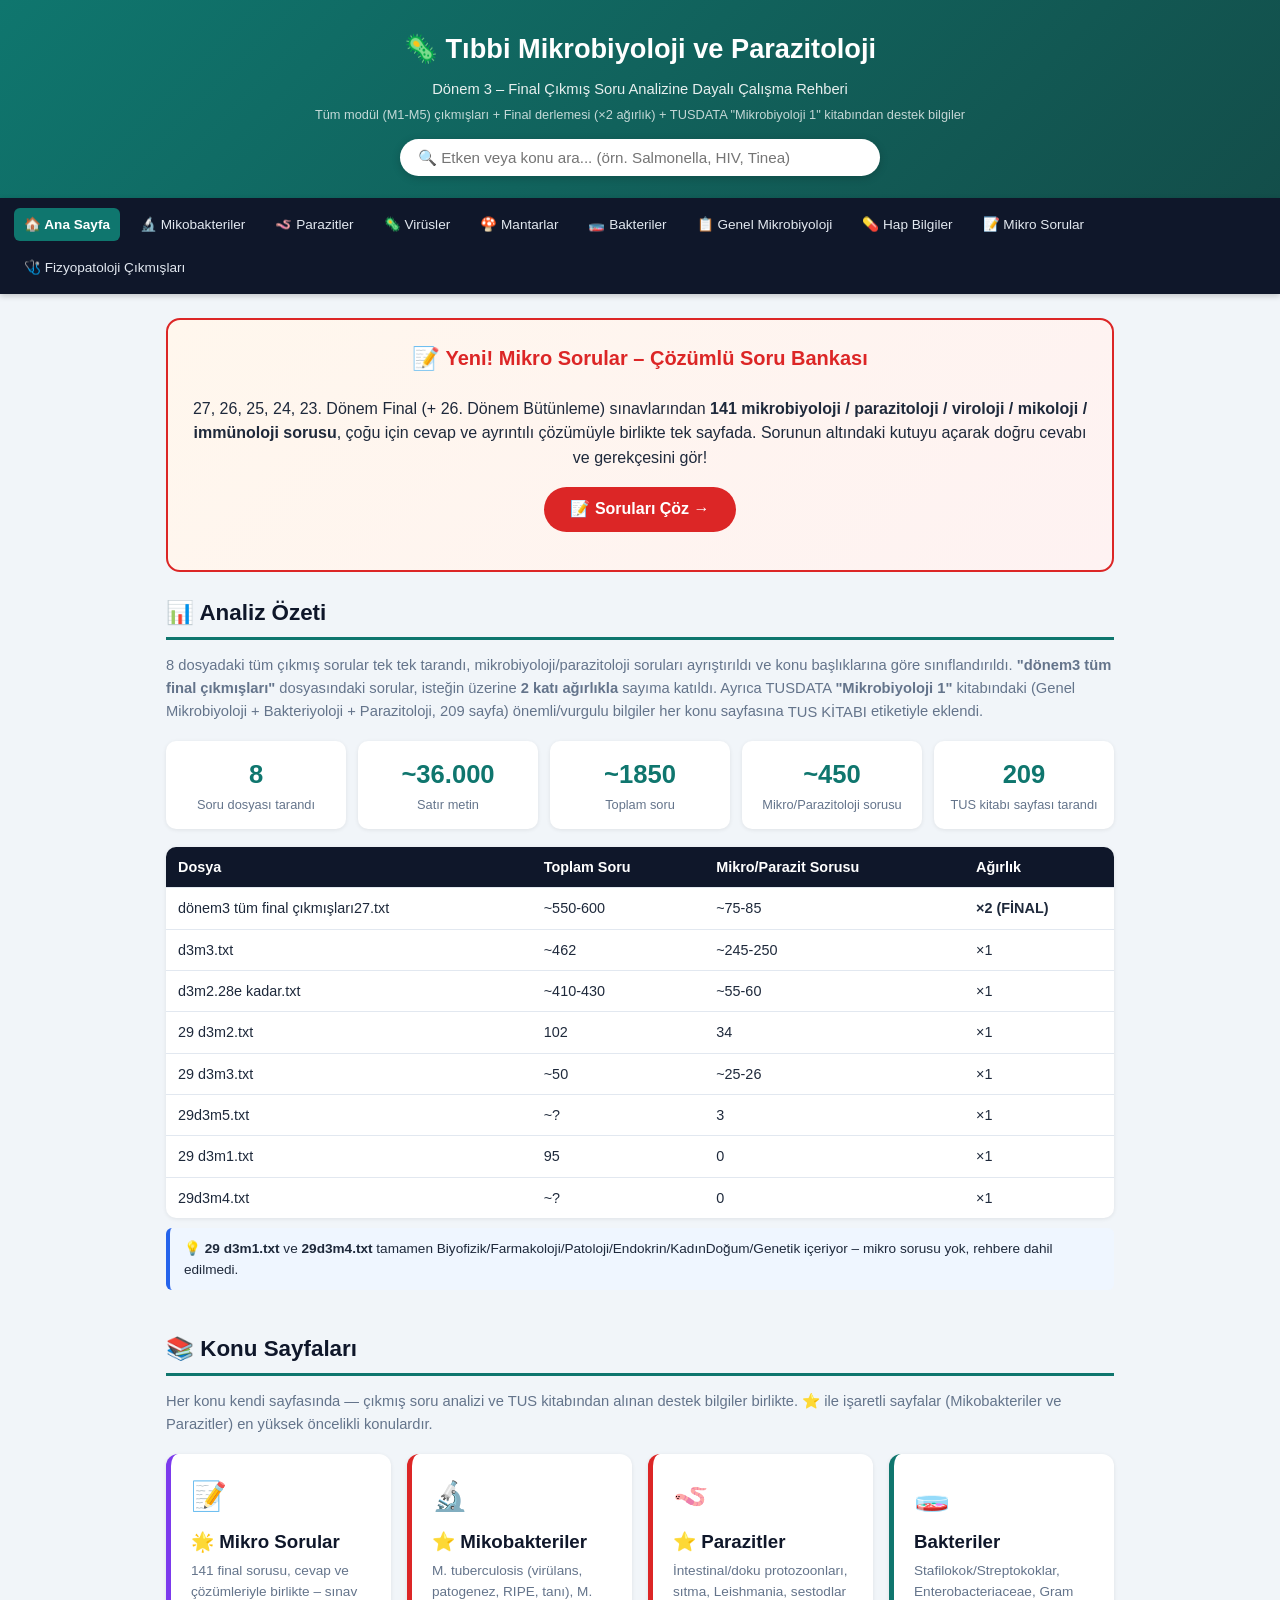
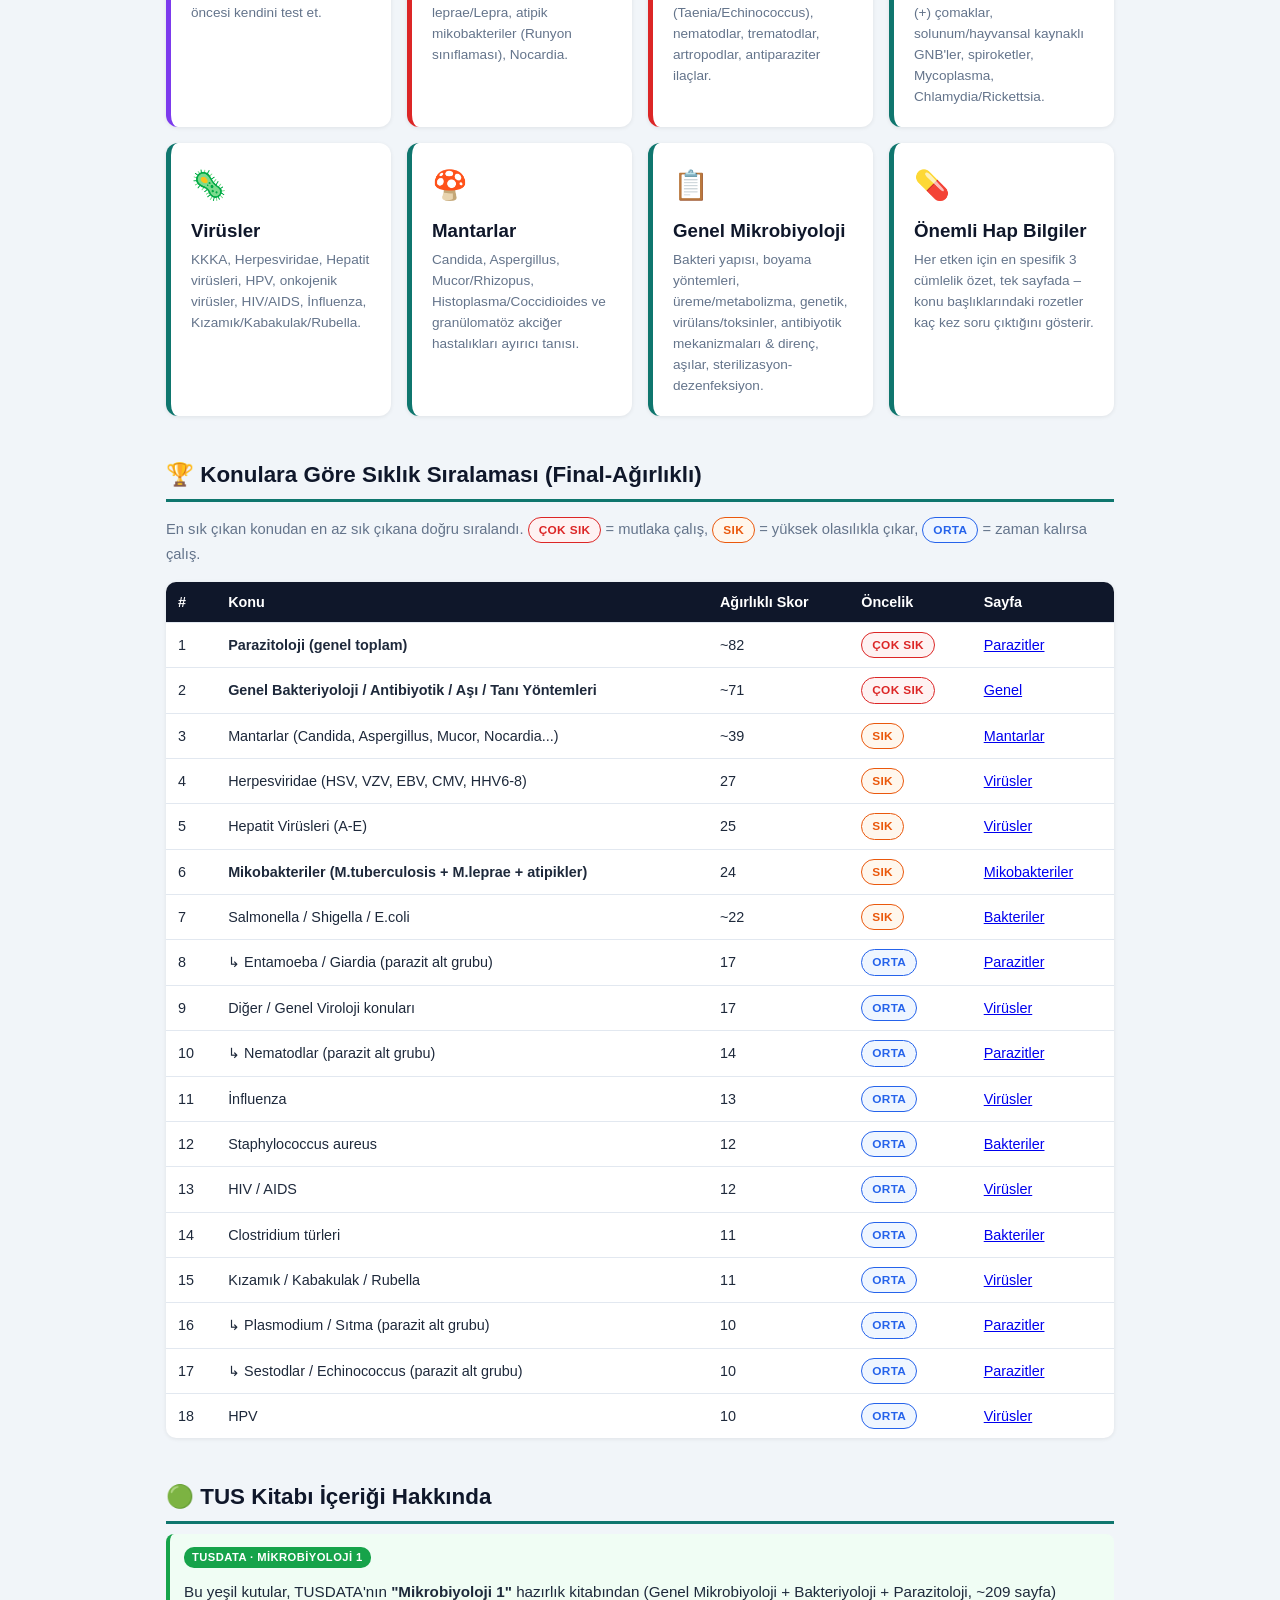
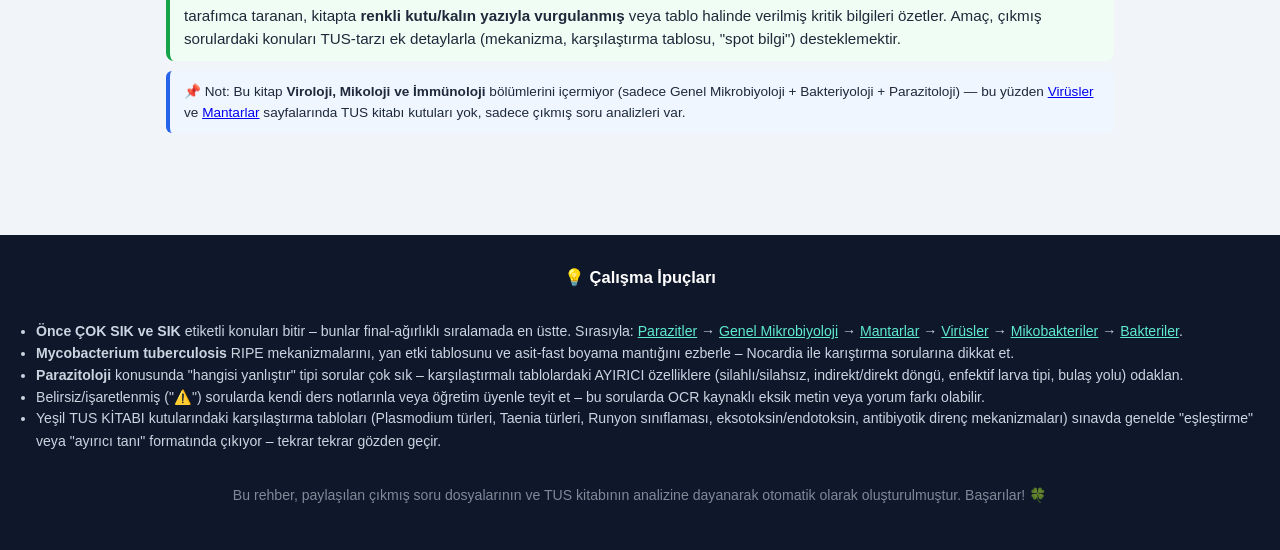
==== commit 5d7344e0: "Nav: Fizyopatoloji Çıkmışları (Dönem 3 Soru Bankası) bağlantısı eklendi" ====
--- a/index.html
+++ b/index.html
@@ -27,6 +27,7 @@
   <a href="genel.html">📋 Genel Mikrobiyoloji</a>
   <a href="hapbilgiler.html">💊 Hap Bilgiler</a>
   <a href="mikrosorulari.html">📝 Mikro Sorular</a>
+  <a href="donem3-soru-bankasi/index.html">🩺 Fizyopatoloji Çıkmışları</a>
 </nav>
 
 <main>
